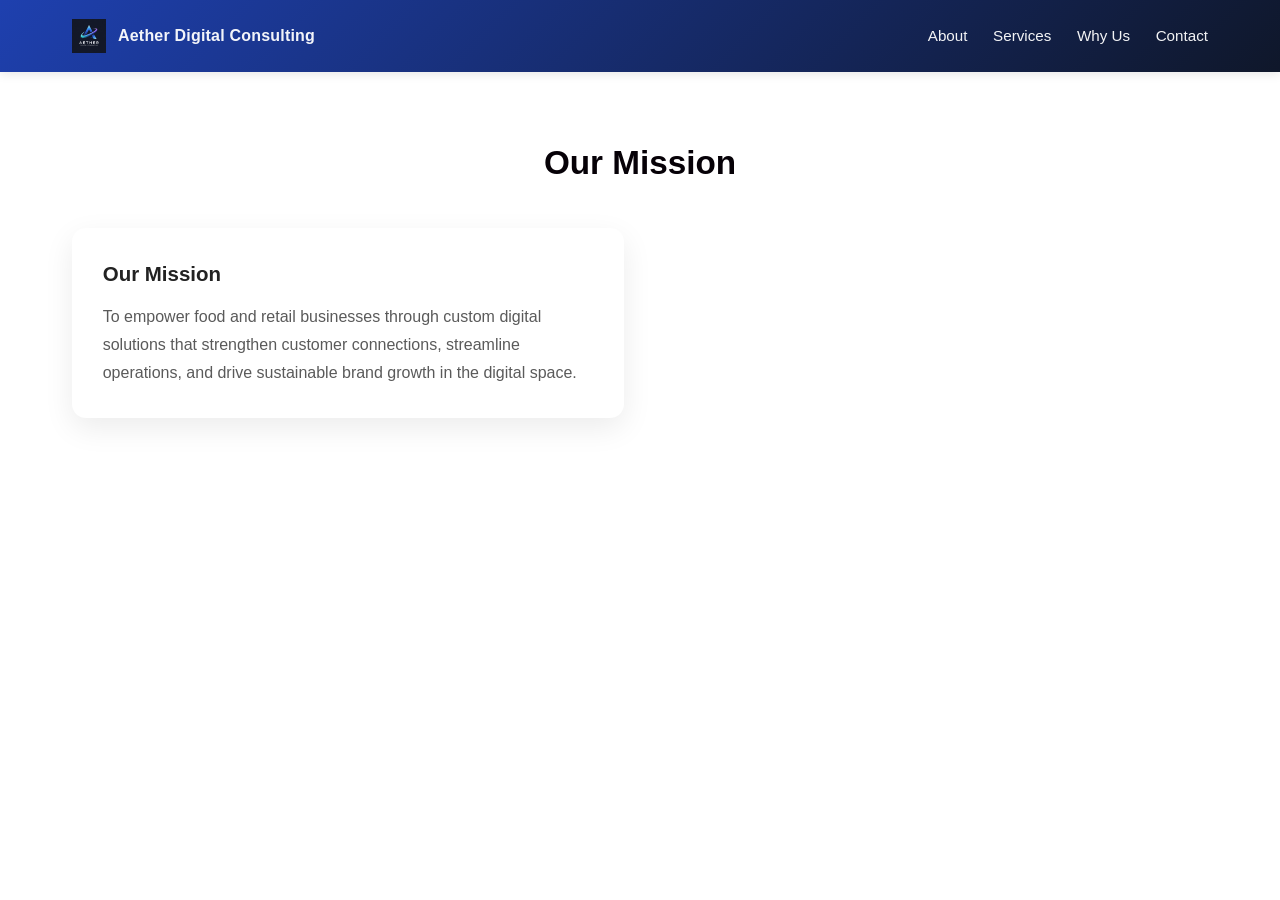
==== about.html @ 2cd89621 "Final framework for Aether Digital" ====
<!DOCTYPE html>
<html lang="en">
<head>
<meta charset="UTF-8">
<meta name="viewport" content="width=device-width, initial-scale=1.0">
<title>About | Aether Digital Consulting</title>

<!-- SAME GLOBAL CSS -->
<style>
    /* =========================
       Base + Design Tokens
    ========================== */
    :root{
      --bg: #ffffff;
      --text: #111;
      --muted: #5a5a5a;

      --surface: #ffffff;
      --surface-2: #f6f7f8;

      --brand-1: #0f172a;  /* deep navy */
--brand-2: #1e40af;  /* professional blue */


      --radius: 14px;
      --shadow: 0 10px 30px rgba(0,0,0,0.08);

      /* Fluid typography + spacing (scales nicely phone -> TV) */
      --h1: clamp(2rem, 4.2vw, 3.6rem);
      --h2: clamp(1.6rem, 2.6vw, 2.6rem);
      --h3: clamp(1.2rem, 1.6vw, 1.8rem);
      --p: clamp(1rem, 1.1vw, 1.15rem);

      --section-pad: clamp(3.25rem, 5vw, 5.5rem);
      --gutter: clamp(1rem, 3vw, 2rem);
      --container: 1200px;

      --nav-h: 72px;
    }

    * { margin: 0; padding: 0; box-sizing: border-box; }
    html { scroll-behavior: smooth; }
    body {
      font-family: 'Segoe UI', Tahoma, Geneva, Verdana, sans-serif;
      line-height: 1.6;
      color: #333;
      background: var(--bg);
      text-rendering: optimizeLegibility;
      -webkit-font-smoothing: antialiased;
      overflow-x: hidden;
    }

    /* Accessible focus ring */
    a:focus-visible, button:focus-visible {
      outline: 3px solid rgba(255,255,255,0.55);
      outline-offset: 3px;
      border-radius: 10px;
    }

    /* =========================
       Layout Helpers
    ========================== */
    .container{
      max-width: var(--container);
      margin: 0 auto;
      padding: 0 var(--gutter);
    }

    section{
      padding: var(--section-pad) 0;
    }

    /* =========================
       Navigation
    ========================== */
    nav{
      background: linear-gradient(135deg, var(--brand-2) 0%, var(--brand-1) 100%);
      position: sticky;
      top: 0;
      z-index: 1000;
      box-shadow: 0 2px 10px rgba(0,0,0,0.1);
      height: var(--nav-h);
      display: flex;
      align-items: center;
      backdrop-filter: blur(6px);
    }

    nav .container{
      width: 100%;
      display: flex;
      align-items: center;
      justify-content: space-between;
      gap: 1rem;
    }

    .logo{
      display: flex;
      align-items: center;
      gap: 0.75rem;
      color: white;
      text-decoration: none;
      min-width: 0;
    }

    .logo-img{
      height: 34px;
      width: auto;
      display: block;
      flex: 0 0 auto;
    }

    .logo span{
      font-size: clamp(1rem, 1.2vw, 1.25rem);
      font-weight: 700;
      letter-spacing: 0.2px;
      white-space: nowrap;
      overflow: hidden;
      text-overflow: ellipsis;
      max-width: 56vw; /* prevents overflow on small screens */
    }

    nav ul{
      list-style: none;
      display: flex;
      align-items: center;
      gap: clamp(0.8rem, 2vw, 2rem);
    }

    nav a{
      color: white;
      text-decoration: none;
      opacity: 0.95;
      transition: opacity 0.2s ease, transform 0.2s ease;
      font-size: clamp(0.95rem, 1vw, 1.05rem);
      white-space: nowrap;
    }

    nav a:hover{
      opacity: 0.8;
      transform: translateY(-1px);
    }

    /* =========================
       Hero
    ========================== */
    .hero{
      padding: calc(var(--section-pad) + 1.5rem) 0;
      color: white;
      text-align: center;
      background:
        radial-gradient(1000px 400px at 50% -10%, rgba(255,255,255,0.14), transparent 60%),
        linear-gradient(135deg, var(--brand-1) 0%, #000 100%);
    }

    .hero h1{
      font-size: var(--h1);
      line-height: 1.15;
      margin-bottom: 1rem;
      letter-spacing: -0.4px;
    }

    .hero p{
      font-size: clamp(1.05rem, 1.4vw, 1.35rem);
      margin: 0 auto 2rem;
      max-width: 68ch;
      opacity: 0.95;
    }

    .cta-button{
      display: inline-block;
      background: white;
      color: black;
      padding: 0.95rem 2.2rem;
      border-radius: 999px;
      text-decoration: none;
      font-weight: 700;
      transition: transform 0.2s ease, box-shadow 0.2s ease;
      font-size: clamp(1rem, 1.1vw, 1.1rem);
      box-shadow: 0 12px 30px rgba(0,0,0,0.25);
    }
    .cta-button:hover{
      transform: translateY(-3px);
    }

    /* =========================
       About
    ========================== */
    .about{
      background: var(--surface-2);
    }

    .about .container{
      display: grid;
      grid-template-columns: 1.1fr 0.9fr;
      gap: clamp(1.5rem, 3vw, 3rem);
      align-items: center;
    }

    .about h2{
      font-size: var(--h2);
      margin-bottom: 1rem;
      color: #222;
    }

    .about p{
      font-size: var(--p);
      margin-bottom: 1rem;
      color: var(--muted);
      line-height: 1.85;
      max-width: 70ch;
    }

    .about-image{
      width: 100%;
      aspect-ratio: 4 / 3; /* keeps consistent shape across devices */
      border-radius: var(--radius);
      background:
        linear-gradient(rgba(0,0,0,0.45), rgba(0,0,0,0.45)),
        url("about.jpeg") center top / cover no-repeat;
      box-shadow: var(--shadow);
    }

    /* =========================
       Section Titles
    ========================== */
    .section-title{
      text-align: center;
      font-size: var(--h2);
      margin-bottom: clamp(2rem, 3vw, 3rem);
      color: #060107;
      padding: 0 var(--gutter);
    }

    /* =========================
       Mission & Vision
    ========================== */
    .mission-vision .cards{
      display: grid;
      grid-template-columns: repeat(2, minmax(0, 1fr));
      gap: clamp(1.25rem, 2.5vw, 2rem);
    }

    .card{
      background: var(--surface);
      padding: clamp(1.5rem, 2.4vw, 2.5rem);
      border-radius: var(--radius);
      box-shadow: var(--shadow);
      transition: transform 0.2s ease;
      min-height: 100%;
    }

    .card:hover{
      transform: translateY(-6px);
    }

    .card h3{
      color: #222;
      font-size: var(--h3);
      margin-bottom: 0.75rem;
    }

    .card p{
      color: var(--muted);
      font-size: var(--p);
      line-height: 1.75;
    }

    /* =========================
       Services
    ========================== */
    .services{
      background: var(--surface-2);
    }

    .service-grid{
      display: grid;
      grid-template-columns: repeat(3, minmax(0, 1fr));
      gap: clamp(1rem, 2.5vw, 2rem);
    }

    .service-item{
      background: var(--surface);
      padding: clamp(1.25rem, 2vw, 2rem);
      border-radius: var(--radius);
      text-align: center;
      box-shadow: 0 8px 22px rgba(0,0,0,0.07);
      transition: transform 0.2s ease, box-shadow 0.2s ease;
      border: 1px solid rgba(0,0,0,0.06);
    }

    .service-item:hover{
      transform: translateY(-6px);
      box-shadow: 0 14px 35px rgba(0,0,0,0.10);
    }

    .service-icon{
      font-size: clamp(2.25rem, 2.8vw, 3rem);
      margin-bottom: 0.75rem;
    }

    .service-item h3{
      color: #222;
      margin-bottom: 0.6rem;
      font-size: clamp(1.1rem, 1.2vw, 1.35rem);
    }

    .service-item p{
      color: var(--muted);
      line-height: 1.7;
      font-size: var(--p);
    }

    /* =========================
       Why Choose Us
    ========================== */
    .features-list{
      display: grid;
      grid-template-columns: repeat(2, minmax(0, 1fr));
      gap: clamp(1rem, 2.5vw, 2rem);
    }

    .feature{
      display: flex;
      gap: 1rem;
      align-items: flex-start;
      padding: 1rem;
      border-radius: var(--radius);
      background: #fff;
      box-shadow: 0 6px 18px rgba(0,0,0,0.06);
      border: 1px solid rgba(0,0,0,0.05);
    }

    .feature-icon{
      color: #111;
      font-weight: 800;
      font-size: 1.2rem;
      flex: 0 0 auto;
      margin-top: 0.15rem;
    }

    .feature h4{
      color: #222;
      margin-bottom: 0.35rem;
      font-size: clamp(1.05rem, 1.1vw, 1.15rem);
    }

    .feature p{
      color: var(--muted);
      line-height: 1.65;
      font-size: var(--p);
    }

    /* =========================
       CTA
    ========================== */
    .cta-section{
      color: white;
      text-align: center;
      padding: calc(var(--section-pad) - 0.75rem) 0;
      background:
        radial-gradient(900px 380px at 50% -5%, rgba(255,255,255,0.14), transparent 60%),
        linear-gradient(135deg, #2a2a2a 0%, #000 100%);
    }

    .cta-section h2{
      font-size: var(--h2);
      margin-bottom: 1rem;
    }

    .cta-section p{
      font-size: clamp(1.05rem, 1.2vw, 1.25rem);
      margin: 0 auto 1.75rem;
      max-width: 70ch;
      opacity: 0.95;
    }

    .cta-button-light{
      display: inline-block;
      background: white;
      color: #111;
      padding: 0.95rem 2.2rem;
      border-radius: 999px;
      text-decoration: none;
      font-weight: 800;
      transition: transform 0.2s ease, box-shadow 0.2s ease;
      font-size: clamp(1rem, 1.1vw, 1.1rem);
      box-shadow: 0 12px 30px rgba(0,0,0,0.25);
    }

    .cta-button-light:hover{
      transform: translateY(-3px);
    }

    /* =========================
       Footer
    ========================== */
    footer{
      background: #121212;
      color: white;
      padding: 2rem 0;
      text-align: center;
    }

    footer p{
      opacity: 0.9;
      font-size: clamp(0.95rem, 1vw, 1.05rem);
    }

    /* =========================
       Responsive Breakpoints
       (phone, tablet, small laptop)
    ========================== */
    @media (max-width: 980px){
      .about .container{
        grid-template-columns: 1fr;
      }
      .about-image{
        aspect-ratio: 16 / 9;
      }
      .service-grid{
        grid-template-columns: repeat(2, minmax(0, 1fr));
      }
    }

    @media (max-width: 768px){
      nav { height: auto; padding: 0.75rem 0; }
      nav .container{
        flex-direction: column;
        align-items: flex-start;
        gap: 0.75rem;
      }

      nav ul{
        width: 100%;
        flex-wrap: wrap;
        gap: 0.75rem 1.25rem;
      }

      .hero{
        padding: calc(var(--section-pad) + 1rem) 0;
      }

      .mission-vision .cards{
        grid-template-columns: 1fr;
      }
      .service-grid{
        grid-template-columns: 1fr;
      }
      .features-list{
        grid-template-columns: 1fr;
      }
    }

    /* Very large screens (TV / ultra-wide) */
    @media (min-width: 1600px){
      :root{
        --container: 1400px;
      }
    }

    /* Reduced motion accessibility */
    @media (prefers-reduced-motion: reduce){
      * { scroll-behavior: auto !important; }
      .card, .service-item, .cta-button, .cta-button-light, nav a { transition: none !important; }
    }
  </style>
</head>

<body>

<nav>
  <div class="container">
    <a href="index.html" class="logo">
      <img src="logo.png" class="logo-img">
      <span>Aether Digital Consulting</span>
    </a>
   <ul>
  <li><a href="about.html">About</a></li>
  <li><a href="services.html">Services</a></li>
  <li><a href="portfolio.html">Why Us</a></li>
  <li><a href="contact.html">Contact</a></li>
</ul>
  </div>
</nav>
<!-- Mission & Vision -->
  <section class="mission-vision">
    <div class="container">
      <h2 class="section-title">Our Mission</h2>
      <div class="cards">
        <div class="card">
          <h3>Our Mission</h3>
          <p>To empower food and retail businesses through custom digital solutions that strengthen customer connections, streamline operations, and drive sustainable brand growth in the digital space.</p>
        </div>
      
        </div>
      </div>
    </div>
  </section>
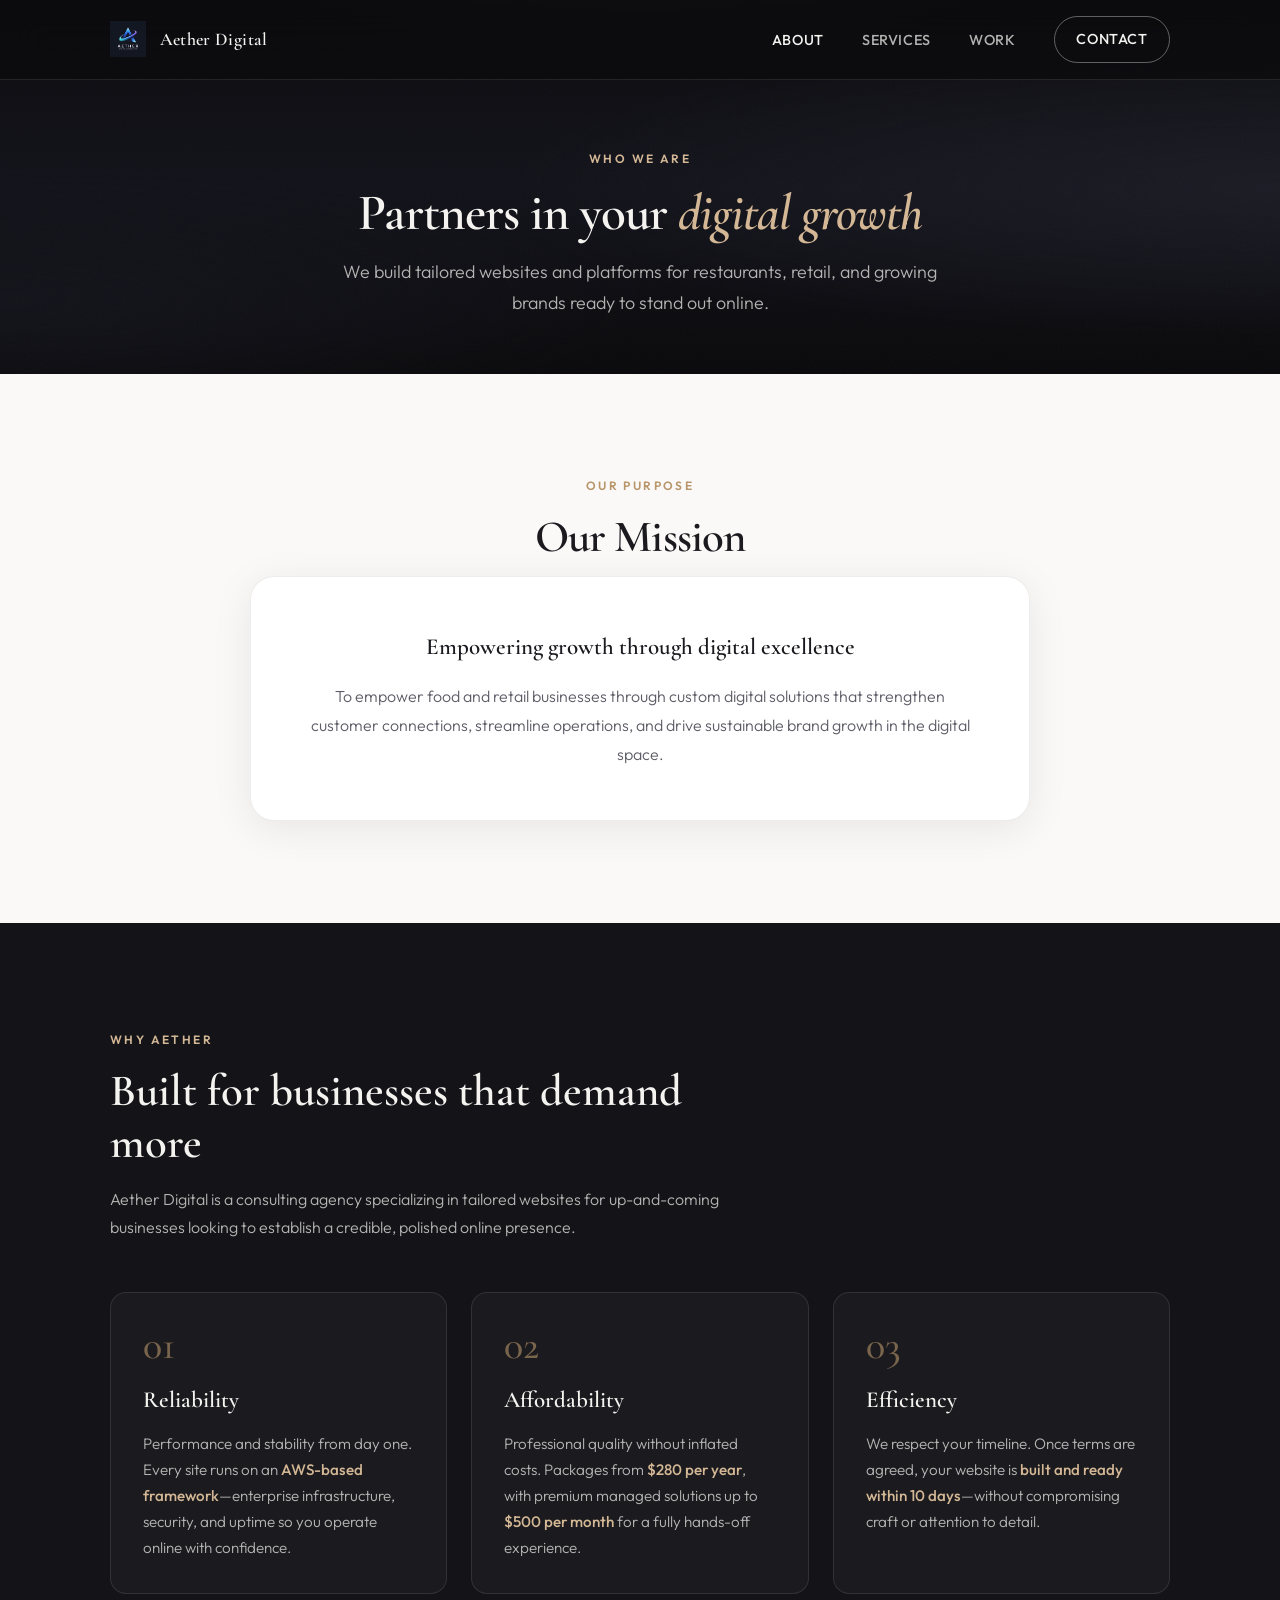
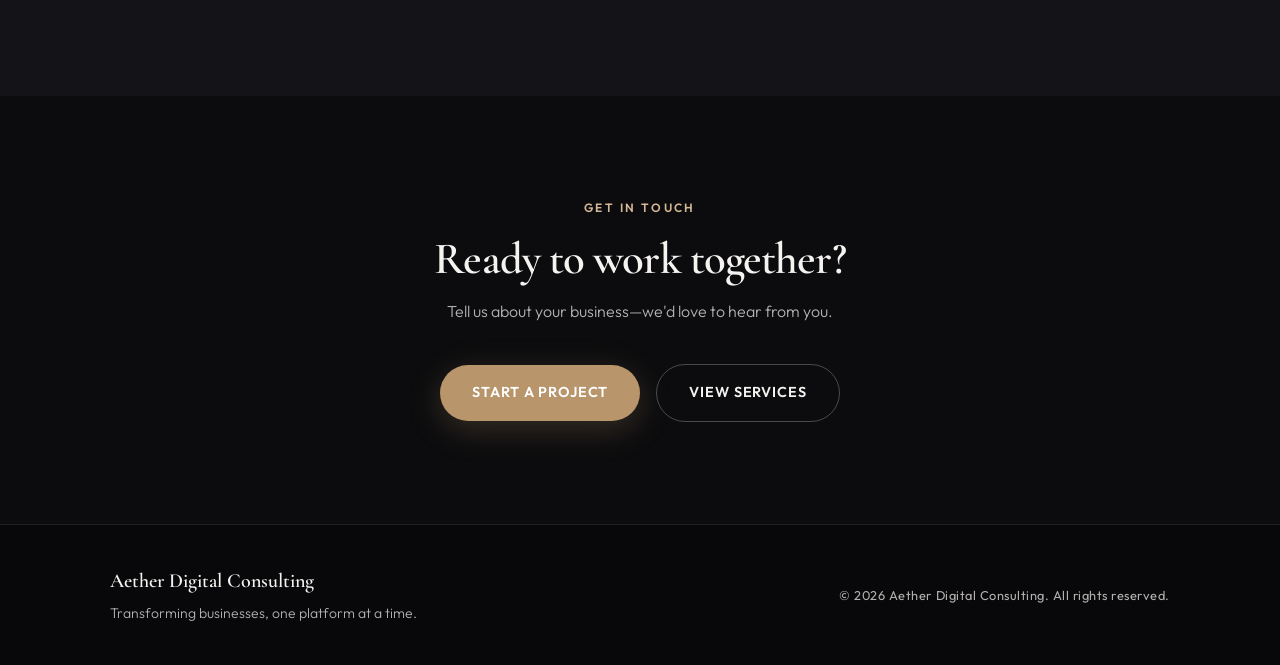
==== commit 619add3a: "Unify site design and showcase Accent Auto HTX portfolio work. Add shared styles and nav script, ali" ====
--- a/about.html
+++ b/about.html
@@ -1,502 +1,119 @@
 <!DOCTYPE html>
 <html lang="en">
 <head>
-<meta charset="UTF-8">
-<meta name="viewport" content="width=device-width, initial-scale=1.0">
-<title>About | Aether Digital Consulting</title>
+  <meta charset="UTF-8" />
+  <meta name="viewport" content="width=device-width, initial-scale=1.0" />
+  <title>About | Aether Digital Consulting</title>
+  <meta name="description" content="Learn about Aether Digital Consulting—our mission, values, and commitment to helping businesses grow online." />
+  <link rel="icon" href="https://aetherdc.com/logo.png" />
+  <link rel="apple-touch-icon" href="https://aetherdc.com/logo.png" />
+  <link rel="preconnect" href="https://fonts.googleapis.com" />
+  <link rel="preconnect" href="https://fonts.gstatic.com" crossorigin />
+  <link href="https://fonts.googleapis.com/css2?family=Cormorant+Garamond:ital,wght@0,400;0,500;0,600;0,700;1,400&family=Outfit:wght@300;400;500;600;700&display=swap" rel="stylesheet" />
+  <link rel="stylesheet" href="styles.css" />
+</head>
+<body>
+  <nav id="nav">
+    <div class="container">
+      <a href="index.html" class="logo" aria-label="Aether Digital Consulting home">
+        <img src="logo.png" alt="" class="logo-img" width="36" height="36" />
+        <span class="logo-text">Aether Digital</span>
+      </a>
+      <button class="nav-toggle" type="button" aria-label="Toggle menu" aria-expanded="false" aria-controls="nav-menu">
+        <span></span><span></span><span></span>
+      </button>
+      <ul class="nav-links" id="nav-menu">
+        <li><a href="about.html" class="is-active">About</a></li>
+        <li><a href="services.html">Services</a></li>
+        <li><a href="portfolio.html">Work</a></li>
+        <li><a href="contact.html" class="nav-cta">Contact</a></li>
+      </ul>
+    </div>
+  </nav>
 
-<!-- SAME GLOBAL CSS -->
-<style>
-    /* =========================
-       Base + Design Tokens
-    ========================== */
-    :root{
-      --bg: #ffffff;
-      --text: #111;
-      --muted: #5a5a5a;
+  <section class="page-hero">
+    <div class="hero-inner container">
+      <p class="eyebrow eyebrow--light">Who We Are</p>
+      <h1>Partners in your <em>digital growth</em></h1>
+      <p class="hero-lead">We build tailored websites and platforms for restaurants, retail, and growing brands ready to stand out online.</p>
+    </div>
+  </section>
 
-      --surface: #ffffff;
-      --surface-2: #f6f7f8;
-
-      --brand-1: #0f172a;  /* deep navy */
---brand-2: #1e40af;  /* professional blue */
-
-
-      --radius: 14px;
-      --shadow: 0 10px 30px rgba(0,0,0,0.08);
-
-      /* Fluid typography + spacing (scales nicely phone -> TV) */
-      --h1: clamp(2rem, 4.2vw, 3.6rem);
-      --h2: clamp(1.6rem, 2.6vw, 2.6rem);
-      --h3: clamp(1.2rem, 1.6vw, 1.8rem);
-      --p: clamp(1rem, 1.1vw, 1.15rem);
-
-      --section-pad: clamp(3.25rem, 5vw, 5.5rem);
-      --gutter: clamp(1rem, 3vw, 2rem);
-      --container: 1200px;
-
-      --nav-h: 72px;
-    }
-
-    * { margin: 0; padding: 0; box-sizing: border-box; }
-    html { scroll-behavior: smooth; }
-    body {
-      font-family: 'Segoe UI', Tahoma, Geneva, Verdana, sans-serif;
-      line-height: 1.6;
-      color: #333;
-      background: var(--bg);
-      text-rendering: optimizeLegibility;
-      -webkit-font-smoothing: antialiased;
-      overflow-x: hidden;
-    }
-
-    /* Accessible focus ring */
-    a:focus-visible, button:focus-visible {
-      outline: 3px solid rgba(255,255,255,0.55);
-      outline-offset: 3px;
-      border-radius: 10px;
-    }
-
-    /* =========================
-       Layout Helpers
-    ========================== */
-    .container{
-      max-width: var(--container);
-      margin: 0 auto;
-      padding: 0 var(--gutter);
-    }
-
-    section{
-      padding: var(--section-pad) 0;
-    }
-
-    /* =========================
-       Navigation
-    ========================== */
-    nav{
-      background: linear-gradient(135deg, var(--brand-2) 0%, var(--brand-1) 100%);
-      position: sticky;
-      top: 0;
-      z-index: 1000;
-      box-shadow: 0 2px 10px rgba(0,0,0,0.1);
-      height: var(--nav-h);
-      display: flex;
-      align-items: center;
-      backdrop-filter: blur(6px);
-    }
-
-    nav .container{
-      width: 100%;
-      display: flex;
-      align-items: center;
-      justify-content: space-between;
-      gap: 1rem;
-    }
-
-    .logo{
-      display: flex;
-      align-items: center;
-      gap: 0.75rem;
-      color: white;
-      text-decoration: none;
-      min-width: 0;
-    }
-
-    .logo-img{
-      height: 34px;
-      width: auto;
-      display: block;
-      flex: 0 0 auto;
-    }
-
-    .logo span{
-      font-size: clamp(1rem, 1.2vw, 1.25rem);
-      font-weight: 700;
-      letter-spacing: 0.2px;
-      white-space: nowrap;
-      overflow: hidden;
-      text-overflow: ellipsis;
-      max-width: 56vw; /* prevents overflow on small screens */
-    }
-
-    nav ul{
-      list-style: none;
-      display: flex;
-      align-items: center;
-      gap: clamp(0.8rem, 2vw, 2rem);
-    }
-
-    nav a{
-      color: white;
-      text-decoration: none;
-      opacity: 0.95;
-      transition: opacity 0.2s ease, transform 0.2s ease;
-      font-size: clamp(0.95rem, 1vw, 1.05rem);
-      white-space: nowrap;
-    }
-
-    nav a:hover{
-      opacity: 0.8;
-      transform: translateY(-1px);
-    }
-
-    /* =========================
-       Hero
-    ========================== */
-    .hero{
-      padding: calc(var(--section-pad) + 1.5rem) 0;
-      color: white;
-      text-align: center;
-      background:
-        radial-gradient(1000px 400px at 50% -10%, rgba(255,255,255,0.14), transparent 60%),
-        linear-gradient(135deg, var(--brand-1) 0%, #000 100%);
-    }
-
-    .hero h1{
-      font-size: var(--h1);
-      line-height: 1.15;
-      margin-bottom: 1rem;
-      letter-spacing: -0.4px;
-    }
-
-    .hero p{
-      font-size: clamp(1.05rem, 1.4vw, 1.35rem);
-      margin: 0 auto 2rem;
-      max-width: 68ch;
-      opacity: 0.95;
-    }
-
-    .cta-button{
-      display: inline-block;
-      background: white;
-      color: black;
-      padding: 0.95rem 2.2rem;
-      border-radius: 999px;
-      text-decoration: none;
-      font-weight: 700;
-      transition: transform 0.2s ease, box-shadow 0.2s ease;
-      font-size: clamp(1rem, 1.1vw, 1.1rem);
-      box-shadow: 0 12px 30px rgba(0,0,0,0.25);
-    }
-    .cta-button:hover{
-      transform: translateY(-3px);
-    }
-
-    /* =========================
-       About
-    ========================== */
-    .about{
-      background: var(--surface-2);
-    }
-
-    .about .container{
-      display: grid;
-      grid-template-columns: 1.1fr 0.9fr;
-      gap: clamp(1.5rem, 3vw, 3rem);
-      align-items: center;
-    }
-
-    .about h2{
-      font-size: var(--h2);
-      margin-bottom: 1rem;
-      color: #222;
-    }
-
-    .about p{
-      font-size: var(--p);
-      margin-bottom: 1rem;
-      color: var(--muted);
-      line-height: 1.85;
-      max-width: 70ch;
-    }
-
-    .about-image{
-      width: 100%;
-      aspect-ratio: 4 / 3; /* keeps consistent shape across devices */
-      border-radius: var(--radius);
-      background:
-        linear-gradient(rgba(0,0,0,0.45), rgba(0,0,0,0.45)),
-        url("about.jpeg") center top / cover no-repeat;
-      box-shadow: var(--shadow);
-    }
-
-    /* =========================
-       Section Titles
-    ========================== */
-    .section-title{
-      text-align: center;
-      font-size: var(--h2);
-      margin-bottom: clamp(2rem, 3vw, 3rem);
-      color: #060107;
-      padding: 0 var(--gutter);
-    }
-
-    /* =========================
-       Mission & Vision
-    ========================== */
-    .mission-vision .cards{
-      display: grid;
-      grid-template-columns: repeat(2, minmax(0, 1fr));
-      gap: clamp(1.25rem, 2.5vw, 2rem);
-    }
-
-    .card{
-      background: var(--surface);
-      padding: clamp(1.5rem, 2.4vw, 2.5rem);
-      border-radius: var(--radius);
-      box-shadow: var(--shadow);
-      transition: transform 0.2s ease;
-      min-height: 100%;
-    }
-
-    .card:hover{
-      transform: translateY(-6px);
-    }
-
-    .card h3{
-      color: #222;
-      font-size: var(--h3);
-      margin-bottom: 0.75rem;
-    }
-
-    .card p{
-      color: var(--muted);
-      font-size: var(--p);
-      line-height: 1.75;
-    }
-
-    /* =========================
-       Services
-    ========================== */
-    .services{
-      background: var(--surface-2);
-    }
-
-    .service-grid{
-      display: grid;
-      grid-template-columns: repeat(3, minmax(0, 1fr));
-      gap: clamp(1rem, 2.5vw, 2rem);
-    }
-
-    .service-item{
-      background: var(--surface);
-      padding: clamp(1.25rem, 2vw, 2rem);
-      border-radius: var(--radius);
-      text-align: center;
-      box-shadow: 0 8px 22px rgba(0,0,0,0.07);
-      transition: transform 0.2s ease, box-shadow 0.2s ease;
-      border: 1px solid rgba(0,0,0,0.06);
-    }
-
-    .service-item:hover{
-      transform: translateY(-6px);
-      box-shadow: 0 14px 35px rgba(0,0,0,0.10);
-    }
-
-    .service-icon{
-      font-size: clamp(2.25rem, 2.8vw, 3rem);
-      margin-bottom: 0.75rem;
-    }
-
-    .service-item h3{
-      color: #222;
-      margin-bottom: 0.6rem;
-      font-size: clamp(1.1rem, 1.2vw, 1.35rem);
-    }
-
-    .service-item p{
-      color: var(--muted);
-      line-height: 1.7;
-      font-size: var(--p);
-    }
-
-    /* =========================
-       Why Choose Us
-    ========================== */
-    .features-list{
-      display: grid;
-      grid-template-columns: repeat(2, minmax(0, 1fr));
-      gap: clamp(1rem, 2.5vw, 2rem);
-    }
-
-    .feature{
-      display: flex;
-      gap: 1rem;
-      align-items: flex-start;
-      padding: 1rem;
-      border-radius: var(--radius);
-      background: #fff;
-      box-shadow: 0 6px 18px rgba(0,0,0,0.06);
-      border: 1px solid rgba(0,0,0,0.05);
-    }
-
-    .feature-icon{
-      color: #111;
-      font-weight: 800;
-      font-size: 1.2rem;
-      flex: 0 0 auto;
-      margin-top: 0.15rem;
-    }
-
-    .feature h4{
-      color: #222;
-      margin-bottom: 0.35rem;
-      font-size: clamp(1.05rem, 1.1vw, 1.15rem);
-    }
-
-    .feature p{
-      color: var(--muted);
-      line-height: 1.65;
-      font-size: var(--p);
-    }
-
-    /* =========================
-       CTA
-    ========================== */
-    .cta-section{
-      color: white;
-      text-align: center;
-      padding: calc(var(--section-pad) - 0.75rem) 0;
-      background:
-        radial-gradient(900px 380px at 50% -5%, rgba(255,255,255,0.14), transparent 60%),
-        linear-gradient(135deg, #2a2a2a 0%, #000 100%);
-    }
-
-    .cta-section h2{
-      font-size: var(--h2);
-      margin-bottom: 1rem;
-    }
-
-    .cta-section p{
-      font-size: clamp(1.05rem, 1.2vw, 1.25rem);
-      margin: 0 auto 1.75rem;
-      max-width: 70ch;
-      opacity: 0.95;
-    }
-
-    .cta-button-light{
-      display: inline-block;
-      background: white;
-      color: #111;
-      padding: 0.95rem 2.2rem;
-      border-radius: 999px;
-      text-decoration: none;
-      font-weight: 800;
-      transition: transform 0.2s ease, box-shadow 0.2s ease;
-      font-size: clamp(1rem, 1.1vw, 1.1rem);
-      box-shadow: 0 12px 30px rgba(0,0,0,0.25);
-    }
-
-    .cta-button-light:hover{
-      transform: translateY(-3px);
-    }
-
-    /* =========================
-       Footer
-    ========================== */
-    footer{
-      background: #121212;
-      color: white;
-      padding: 2rem 0;
-      text-align: center;
-    }
-
-    footer p{
-      opacity: 0.9;
-      font-size: clamp(0.95rem, 1vw, 1.05rem);
-    }
-
-    /* =========================
-       Responsive Breakpoints
-       (phone, tablet, small laptop)
-    ========================== */
-    @media (max-width: 980px){
-      .about .container{
-        grid-template-columns: 1fr;
-      }
-      .about-image{
-        aspect-ratio: 16 / 9;
-      }
-      .service-grid{
-        grid-template-columns: repeat(2, minmax(0, 1fr));
-      }
-    }
-
-    @media (max-width: 768px){
-      nav { height: auto; padding: 0.75rem 0; }
-      nav .container{
-        flex-direction: column;
-        align-items: flex-start;
-        gap: 0.75rem;
-      }
-
-      nav ul{
-        width: 100%;
-        flex-wrap: wrap;
-        gap: 0.75rem 1.25rem;
-      }
-
-      .hero{
-        padding: calc(var(--section-pad) + 1rem) 0;
-      }
-
-      .mission-vision .cards{
-        grid-template-columns: 1fr;
-      }
-      .service-grid{
-        grid-template-columns: 1fr;
-      }
-      .features-list{
-        grid-template-columns: 1fr;
-      }
-    }
-
-    /* Very large screens (TV / ultra-wide) */
-    @media (min-width: 1600px){
-      :root{
-        --container: 1400px;
-      }
-    }
-
-    /* Reduced motion accessibility */
-    @media (prefers-reduced-motion: reduce){
-      * { scroll-behavior: auto !important; }
-      .card, .service-item, .cta-button, .cta-button-light, nav a { transition: none !important; }
-    }
-  </style>
-</head>
-
-<body>
-
-<nav>
-  <div class="container">
-    <a href="index.html" class="logo">
-      <img src="logo.png" class="logo-img">
-      <span>Aether Digital Consulting</span>
-    </a>
-   <ul>
-  <li><a href="about.html">About</a></li>
-  <li><a href="services.html">Services</a></li>
-  <li><a href="portfolio.html">Why Us</a></li>
-  <li><a href="contact.html">Contact</a></li>
-</ul>
-  </div>
-</nav>
-<!-- Mission & Vision -->
   <section class="mission-vision">
     <div class="container">
-      <h2 class="section-title">Our Mission</h2>
-      <div class="cards">
-        <div class="card">
-          <h3>Our Mission</h3>
-          <p>To empower food and retail businesses through custom digital solutions that strengthen customer connections, streamline operations, and drive sustainable brand growth in the digital space.</p>
-        </div>
-      
-        </div>
+      <p class="eyebrow" style="text-align:center;display:block;">Our Purpose</p>
+      <h2 class="section-title section-title--center">Our Mission</h2>
+      <article class="mission-card">
+        <h3>Empowering growth through digital excellence</h3>
+        <p>
+          To empower food and retail businesses through custom digital solutions that strengthen customer connections,
+          streamline operations, and drive sustainable brand growth in the digital space.
+        </p>
+      </article>
+    </div>
+  </section>
+
+  <section class="aether-section">
+    <div class="container">
+      <div class="aether-header">
+        <p class="eyebrow eyebrow--light">Why Aether</p>
+        <h2 class="aether-title">Built for businesses that demand more</h2>
+        <p class="aether-subtitle">
+          Aether Digital is a consulting agency specializing in tailored websites for up-and-coming businesses
+          looking to establish a credible, polished online presence.
+        </p>
+      </div>
+      <div class="aether-grid">
+        <article class="aether-card">
+          <div class="aether-card-num">01</div>
+          <h3>Reliability</h3>
+          <p>
+            Performance and stability from day one. Every site runs on an
+            <strong>AWS-based framework</strong>—enterprise infrastructure, security, and uptime so you operate online with confidence.
+          </p>
+        </article>
+        <article class="aether-card">
+          <div class="aether-card-num">02</div>
+          <h3>Affordability</h3>
+          <p>
+            Professional quality without inflated costs. Packages from <strong>$280 per year</strong>,
+            with premium managed solutions up to <strong>$500 per month</strong> for a fully hands-off experience.
+          </p>
+        </article>
+        <article class="aether-card">
+          <div class="aether-card-num">03</div>
+          <h3>Efficiency</h3>
+          <p>
+            We respect your timeline. Once terms are agreed, your website is
+            <strong>built and ready within 10 days</strong>—without compromising craft or attention to detail.
+          </p>
+        </article>
       </div>
     </div>
   </section>
 
+  <section class="cta-section">
+    <div class="container">
+      <p class="eyebrow eyebrow--light" style="text-align:center;display:block;">Get in Touch</p>
+      <h2 class="section-title section-title--center">Ready to work together?</h2>
+      <p class="section-lead">Tell us about your business—we'd love to hear from you.</p>
+      <div class="hero-actions" style="justify-content:center;margin-top:0;">
+        <a href="contact.html" class="btn btn-primary">Start a Project</a>
+        <a href="services.html" class="btn btn-ghost">View Services</a>
+      </div>
+    </div>
+  </section>
 
+  <footer>
+    <div class="container">
+      <div>
+        <p class="footer-brand">Aether Digital Consulting</p>
+        <p class="footer-tagline">Transforming businesses, one platform at a time.</p>
+      </div>
+      <p class="footer-copy">&copy; 2026 Aether Digital Consulting. All rights reserved.</p>
+    </div>
+  </footer>
 
-
+  <script src="nav.js"></script>
+</body>
+</html>
--- a/styles.css
+++ b/styles.css
@@ -0,0 +1,1103 @@
+﻿    :root {
+      --bg: #faf9f7;
+      --bg-elevated: #ffffff;
+      --bg-dark: #0c0c0e;
+      --bg-dark-soft: #141418;
+
+      --text: #1a1a1f;
+      --text-muted: #5c5c66;
+      --text-on-dark: #f4f3f0;
+      --text-muted-on-dark: rgba(244, 243, 240, 0.72);
+
+      --accent: #b8956a;
+      --accent-light: #d4b896;
+      --accent-glow: rgba(184, 149, 106, 0.25);
+
+      --border: rgba(26, 26, 31, 0.08);
+      --border-dark: rgba(255, 255, 255, 0.1);
+
+      --font-display: "Cormorant Garamond", Georgia, serif;
+      --font-body: "Outfit", system-ui, sans-serif;
+
+      --radius-sm: 8px;
+      --radius: 16px;
+      --radius-lg: 24px;
+
+      --shadow-sm: 0 2px 12px rgba(12, 12, 14, 0.04);
+      --shadow: 0 8px 40px rgba(12, 12, 14, 0.08);
+      --shadow-lg: 0 24px 64px rgba(12, 12, 14, 0.12);
+
+      --h1: clamp(2.5rem, 5.5vw, 4.25rem);
+      --h2: clamp(2rem, 3.5vw, 3rem);
+      --h3: clamp(1.25rem, 1.8vw, 1.5rem);
+      --p: clamp(1rem, 1.05vw, 1.125rem);
+      --label: 0.75rem;
+
+      --section-pad: clamp(4rem, 8vw, 7rem);
+      --gutter: clamp(1.25rem, 4vw, 2.5rem);
+      --container: 1140px;
+      --nav-h: 80px;
+    }
+
+    *, *::before, *::after { margin: 0; padding: 0; box-sizing: border-box; }
+
+    html { scroll-behavior: smooth; }
+
+    body {
+      font-family: var(--font-body);
+      font-weight: 400;
+      line-height: 1.65;
+      color: var(--text);
+      background: var(--bg);
+      text-rendering: optimizeLegibility;
+      -webkit-font-smoothing: antialiased;
+      overflow-x: hidden;
+    }
+
+    ::selection {
+      background: var(--accent);
+      color: #fff;
+    }
+
+    a:focus-visible, button:focus-visible {
+      outline: 2px solid var(--accent);
+      outline-offset: 3px;
+    }
+
+    .container {
+      max-width: var(--container);
+      margin: 0 auto;
+      padding: 0 var(--gutter);
+    }
+
+    section { padding: var(--section-pad) 0; }
+
+    .eyebrow {
+      display: inline-block;
+      font-size: var(--label);
+      font-weight: 600;
+      letter-spacing: 0.2em;
+      text-transform: uppercase;
+      color: var(--accent);
+      margin-bottom: 1rem;
+    }
+
+    .eyebrow--light { color: var(--accent-light); }
+
+    .section-title {
+      font-family: var(--font-display);
+      font-size: var(--h2);
+      font-weight: 600;
+      line-height: 1.15;
+      letter-spacing: -0.02em;
+      color: var(--text);
+      margin-bottom: 0.75rem;
+    }
+
+    .section-title--center { text-align: center; }
+
+    .section-lead {
+      text-align: center;
+      max-width: 52ch;
+      margin: 0 auto clamp(2.5rem, 4vw, 3.5rem);
+      color: var(--text-muted);
+      font-size: var(--p);
+      font-weight: 300;
+    }
+
+  /* Navigation */
+    nav {
+      position: fixed;
+      top: 0;
+      left: 0;
+      right: 0;
+      z-index: 1000;
+      height: var(--nav-h);
+      display: flex;
+      align-items: center;
+      background: rgba(12, 12, 14, 0.72);
+      backdrop-filter: blur(20px);
+      -webkit-backdrop-filter: blur(20px);
+      border-bottom: 1px solid var(--border-dark);
+      transition: background 0.3s ease, box-shadow 0.3s ease;
+    }
+
+    nav.scrolled {
+      background: rgba(12, 12, 14, 0.92);
+      box-shadow: 0 4px 32px rgba(0, 0, 0, 0.2);
+    }
+
+    nav .container {
+      width: 100%;
+      display: flex;
+      align-items: center;
+      justify-content: space-between;
+      gap: 1.5rem;
+    }
+
+    .logo {
+      display: flex;
+      align-items: center;
+      gap: 0.85rem;
+      color: var(--text-on-dark);
+      text-decoration: none;
+      min-width: 0;
+    }
+
+    .logo-img {
+      height: 36px;
+      width: auto;
+      flex-shrink: 0;
+    }
+
+    .logo-text {
+      font-family: var(--font-display);
+      font-size: clamp(1.1rem, 1.4vw, 1.35rem);
+      font-weight: 600;
+      letter-spacing: 0.02em;
+      white-space: nowrap;
+      overflow: hidden;
+      text-overflow: ellipsis;
+    }
+
+    .nav-links {
+      list-style: none;
+      display: flex;
+      align-items: center;
+      gap: clamp(1.5rem, 3vw, 2.5rem);
+    }
+
+    .nav-links a {
+      color: var(--text-muted-on-dark);
+      text-decoration: none;
+      font-size: 0.9rem;
+      font-weight: 500;
+      letter-spacing: 0.04em;
+      text-transform: uppercase;
+      transition: color 0.2s ease;
+    }
+
+    .nav-links a:hover { color: var(--text-on-dark); }
+
+    .nav-cta {
+      display: inline-flex;
+      align-items: center;
+      padding: 0.65rem 1.35rem;
+      background: transparent;
+      color: var(--text-on-dark) !important;
+      border: 1px solid rgba(255, 255, 255, 0.35);
+      border-radius: 999px;
+      transition: background 0.25s ease, border-color 0.25s ease, color 0.25s ease !important;
+    }
+
+    .nav-cta:hover {
+      background: var(--accent);
+      border-color: var(--accent);
+      color: #fff !important;
+    }
+
+    .nav-toggle {
+      display: none;
+      flex-direction: column;
+      justify-content: center;
+      gap: 6px;
+      width: 44px;
+      height: 44px;
+      padding: 10px;
+      background: none;
+      border: 1px solid var(--border-dark);
+      border-radius: var(--radius-sm);
+      cursor: pointer;
+    }
+
+    .nav-toggle span {
+      display: block;
+      height: 1.5px;
+      background: var(--text-on-dark);
+      transition: transform 0.3s ease, opacity 0.3s ease;
+    }
+
+    .nav-toggle[aria-expanded="true"] span:nth-child(1) {
+      transform: translateY(7.5px) rotate(45deg);
+    }
+    .nav-toggle[aria-expanded="true"] span:nth-child(2) { opacity: 0; }
+    .nav-toggle[aria-expanded="true"] span:nth-child(3) {
+      transform: translateY(-7.5px) rotate(-45deg);
+    }
+
+  /* Hero */
+    .hero {
+      position: relative;
+      min-height: 100vh;
+      min-height: 100dvh;
+      display: flex;
+      align-items: center;
+      justify-content: center;
+      padding: calc(var(--nav-h) + 3rem) var(--gutter) 4rem;
+      color: var(--text-on-dark);
+      text-align: center;
+      overflow: hidden;
+      background: var(--bg-dark);
+    }
+
+    .hero::before {
+      content: "";
+      position: absolute;
+      inset: 0;
+      background:
+        radial-gradient(ellipse 80% 50% at 50% -20%, rgba(184, 149, 106, 0.15), transparent 55%),
+        radial-gradient(ellipse 60% 40% at 100% 50%, rgba(30, 30, 40, 0.8), transparent),
+        radial-gradient(ellipse 50% 35% at 0% 80%, rgba(20, 20, 28, 0.9), transparent),
+        linear-gradient(180deg, #0c0c0e 0%, #12121a 50%, #0a0a0c 100%);
+      pointer-events: none;
+    }
+
+    .hero::after {
+      content: "";
+      position: absolute;
+      inset: 0;
+      background-image: url("data:image/svg+xml,%3Csvg viewBox='0 0 256 256' xmlns='http://www.w3.org/2000/svg'%3E%3Cfilter id='n'%3E%3CfeTurbulence type='fractalNoise' baseFrequency='0.9' numOctaves='4' stitchTiles='stitch'/%3E%3C/filter%3E%3Crect width='100%25' height='100%25' filter='url(%23n)' opacity='0.04'/%3E%3C/svg%3E");
+      opacity: 0.5;
+      pointer-events: none;
+    }
+
+    .hero-inner {
+      position: relative;
+      z-index: 1;
+      max-width: 820px;
+    }
+
+    .hero h1 {
+      font-family: var(--font-display);
+      font-size: var(--h1);
+      font-weight: 600;
+      line-height: 1.08;
+      letter-spacing: -0.02em;
+      margin-bottom: 1.25rem;
+    }
+
+    .hero h1 em {
+      font-style: italic;
+      color: var(--accent-light);
+    }
+
+    .hero-lead {
+      font-size: clamp(1.05rem, 1.5vw, 1.25rem);
+      font-weight: 300;
+      line-height: 1.7;
+      color: var(--text-muted-on-dark);
+      max-width: 54ch;
+      margin: 0 auto 2.5rem;
+    }
+
+    .hero-actions {
+      display: flex;
+      flex-wrap: wrap;
+      gap: 1rem;
+      justify-content: center;
+      align-items: center;
+    }
+
+    .btn {
+      display: inline-flex;
+      align-items: center;
+      justify-content: center;
+      padding: 1rem 2rem;
+      font-family: var(--font-body);
+      font-size: 0.9rem;
+      font-weight: 600;
+      letter-spacing: 0.06em;
+      text-transform: uppercase;
+      text-decoration: none;
+      border-radius: 999px;
+      border: none;
+      cursor: pointer;
+      transition: transform 0.25s ease, box-shadow 0.25s ease, background 0.25s ease;
+    }
+
+    .btn-primary {
+      background: var(--accent);
+      color: #fff;
+      box-shadow: 0 8px 32px var(--accent-glow);
+    }
+
+    .btn-primary:hover {
+      transform: translateY(-2px);
+      box-shadow: 0 12px 40px var(--accent-glow);
+      background: #c4a06f;
+    }
+
+    .btn-ghost {
+      background: transparent;
+      color: var(--text-on-dark);
+      border: 1px solid rgba(255, 255, 255, 0.25);
+    }
+
+    .btn-ghost:hover {
+      border-color: rgba(255, 255, 255, 0.5);
+      background: rgba(255, 255, 255, 0.06);
+    }
+
+    .btn-outline {
+      background: transparent;
+      color: var(--text);
+      border: 1px solid var(--border);
+    }
+
+    .btn-outline:hover {
+      border-color: var(--accent);
+      background: rgba(184, 149, 106, 0.08);
+      transform: translateY(-2px);
+    }
+
+    .hero-stats {
+      display: flex;
+      flex-wrap: wrap;
+      justify-content: center;
+      gap: clamp(2rem, 5vw, 4rem);
+      margin-top: clamp(3.5rem, 6vw, 5rem);
+      padding-top: clamp(2rem, 4vw, 3rem);
+      border-top: 1px solid var(--border-dark);
+    }
+
+    .hero-stat strong {
+      display: block;
+      font-family: var(--font-display);
+      font-size: clamp(1.75rem, 2.5vw, 2.25rem);
+      font-weight: 600;
+      color: var(--accent-light);
+      line-height: 1.2;
+    }
+
+    .hero-stat span {
+      font-size: 0.8rem;
+      font-weight: 500;
+      letter-spacing: 0.1em;
+      text-transform: uppercase;
+      color: var(--text-muted-on-dark);
+    }
+
+  /* About / Why Aether */
+    .aether-section {
+      background: var(--bg-dark-soft);
+      color: var(--text-on-dark);
+    }
+
+    .aether-header {
+      max-width: 640px;
+      margin-bottom: clamp(2.5rem, 4vw, 3.5rem);
+    }
+
+    .aether-title {
+      font-family: var(--font-display);
+      font-size: var(--h2);
+      font-weight: 600;
+      line-height: 1.15;
+      margin-bottom: 1rem;
+    }
+
+    .aether-subtitle {
+      font-size: var(--p);
+      font-weight: 300;
+      line-height: 1.75;
+      color: var(--text-muted-on-dark);
+    }
+
+    .aether-grid {
+      display: grid;
+      grid-template-columns: repeat(3, 1fr);
+      gap: 1.5rem;
+    }
+
+    .aether-card {
+      position: relative;
+      padding: clamp(1.75rem, 2.5vw, 2.25rem);
+      background: rgba(255, 255, 255, 0.03);
+      border: 1px solid var(--border-dark);
+      border-radius: var(--radius);
+      transition: border-color 0.3s ease, transform 0.3s ease, background 0.3s ease;
+    }
+
+    .aether-card::before {
+      content: "";
+      position: absolute;
+      top: 0;
+      left: 1.75rem;
+      right: 1.75rem;
+      height: 2px;
+      background: linear-gradient(90deg, transparent, var(--accent), transparent);
+      opacity: 0;
+      transition: opacity 0.3s ease;
+    }
+
+    .aether-card:hover {
+      border-color: rgba(184, 149, 106, 0.35);
+      background: rgba(255, 255, 255, 0.05);
+      transform: translateY(-4px);
+    }
+
+    .aether-card:hover::before { opacity: 1; }
+
+    .aether-card-num {
+      font-family: var(--font-display);
+      font-size: 2.5rem;
+      font-weight: 500;
+      color: var(--accent);
+      opacity: 0.6;
+      line-height: 1;
+      margin-bottom: 1rem;
+    }
+
+    .aether-card h3 {
+      font-family: var(--font-display);
+      font-size: var(--h3);
+      font-weight: 600;
+      margin-bottom: 0.75rem;
+    }
+
+    .aether-card p {
+      font-size: 0.95rem;
+      font-weight: 300;
+      line-height: 1.7;
+      color: var(--text-muted-on-dark);
+    }
+
+    .aether-card strong {
+      color: var(--accent-light);
+      font-weight: 500;
+    }
+
+  /* Mission */
+    .mission-vision {
+      background: var(--bg);
+    }
+
+    .mission-card {
+      max-width: 780px;
+      margin: 0 auto;
+      padding: clamp(2.5rem, 4vw, 3.5rem);
+      background: var(--bg-elevated);
+      border: 1px solid var(--border);
+      border-radius: var(--radius-lg);
+      box-shadow: var(--shadow);
+      text-align: center;
+    }
+
+    .mission-card h3 {
+      font-family: var(--font-display);
+      font-size: var(--h3);
+      font-weight: 600;
+      margin-bottom: 1rem;
+      color: var(--text);
+    }
+
+    .mission-card p {
+      font-size: var(--p);
+      font-weight: 300;
+      line-height: 1.8;
+      color: var(--text-muted);
+    }
+
+  /* Services */
+    .services {
+      background: var(--bg-elevated);
+    }
+
+    .service-grid {
+      display: grid;
+      grid-template-columns: repeat(3, 1fr);
+      gap: 1.5rem;
+    }
+
+    .service-item {
+      padding: clamp(1.75rem, 2.5vw, 2.25rem);
+      background: var(--bg);
+      border: 1px solid var(--border);
+      border-radius: var(--radius);
+      transition: transform 0.3s ease, box-shadow 0.3s ease, border-color 0.3s ease;
+    }
+
+    .service-item:hover {
+      transform: translateY(-4px);
+      box-shadow: var(--shadow);
+      border-color: rgba(184, 149, 106, 0.2);
+    }
+
+    .service-icon {
+      width: 48px;
+      height: 48px;
+      display: flex;
+      align-items: center;
+      justify-content: center;
+      margin-bottom: 1.25rem;
+      border-radius: var(--radius-sm);
+      background: linear-gradient(135deg, rgba(184, 149, 106, 0.12), rgba(184, 149, 106, 0.04));
+      color: var(--accent);
+    }
+
+    .service-icon svg {
+      width: 22px;
+      height: 22px;
+      stroke: currentColor;
+      fill: none;
+      stroke-width: 1.5;
+      stroke-linecap: round;
+      stroke-linejoin: round;
+    }
+
+    .service-item h3 {
+      font-family: var(--font-display);
+      font-size: 1.35rem;
+      font-weight: 600;
+      margin-bottom: 0.6rem;
+      color: var(--text);
+    }
+
+    .service-item p {
+      font-size: 0.95rem;
+      font-weight: 300;
+      line-height: 1.7;
+      color: var(--text-muted);
+    }
+
+  /* Why Choose Us */
+    .why-us { background: var(--bg); }
+
+    .features-list {
+      display: grid;
+      grid-template-columns: repeat(2, 1fr);
+      gap: 1.25rem;
+    }
+
+    .feature {
+      display: flex;
+      gap: 1.25rem;
+      align-items: flex-start;
+      padding: clamp(1.5rem, 2vw, 1.75rem);
+      background: var(--bg-elevated);
+      border: 1px solid var(--border);
+      border-radius: var(--radius);
+      transition: border-color 0.3s ease, box-shadow 0.3s ease;
+    }
+
+    .feature:hover {
+      border-color: rgba(184, 149, 106, 0.25);
+      box-shadow: var(--shadow-sm);
+    }
+
+    .feature-icon {
+      flex-shrink: 0;
+      width: 32px;
+      height: 32px;
+      display: flex;
+      align-items: center;
+      justify-content: center;
+      border-radius: 50%;
+      background: var(--accent);
+      color: #fff;
+      font-size: 0.85rem;
+      font-weight: 700;
+    }
+
+    .feature h4 {
+      font-family: var(--font-display);
+      font-size: 1.2rem;
+      font-weight: 600;
+      margin-bottom: 0.35rem;
+      color: var(--text);
+    }
+
+    .feature p {
+      font-size: 0.95rem;
+      font-weight: 300;
+      line-height: 1.65;
+      color: var(--text-muted);
+    }
+
+  /* Contact */
+    .cta-section {
+      background: var(--bg-dark);
+      color: var(--text-on-dark);
+      text-align: center;
+    }
+
+    .cta-section .section-title { color: var(--text-on-dark); }
+
+    .cta-section .section-lead {
+      color: var(--text-muted-on-dark);
+      margin-bottom: 2.5rem;
+    }
+
+    .contact-form {
+      max-width: 640px;
+      margin: 0 auto;
+      text-align: left;
+    }
+
+    .contact-grid {
+      display: grid;
+      grid-template-columns: 1fr 1fr;
+      gap: 1.25rem;
+      margin-bottom: 1.5rem;
+    }
+
+    .field {
+      display: flex;
+      flex-direction: column;
+      gap: 0.5rem;
+    }
+
+    .field-full { grid-column: 1 / -1; }
+
+    .field label {
+      font-size: 0.8rem;
+      font-weight: 600;
+      letter-spacing: 0.08em;
+      text-transform: uppercase;
+      color: var(--text-muted-on-dark);
+    }
+
+    .field input,
+    .field textarea {
+      width: 100%;
+      padding: 1rem 1.15rem;
+      font-family: var(--font-body);
+      font-size: 1rem;
+      font-weight: 400;
+      color: var(--text-on-dark);
+      background: rgba(255, 255, 255, 0.04);
+      border: 1px solid var(--border-dark);
+      border-radius: var(--radius-sm);
+      outline: none;
+      transition: border-color 0.2s ease, box-shadow 0.2s ease;
+    }
+
+    .field input::placeholder,
+    .field textarea::placeholder {
+      color: rgba(244, 243, 240, 0.35);
+    }
+
+    .field input:focus,
+    .field textarea:focus {
+      border-color: rgba(184, 149, 106, 0.5);
+      box-shadow: 0 0 0 3px var(--accent-glow);
+    }
+
+    .field textarea { resize: vertical; min-height: 140px; }
+
+    .form-actions { text-align: center; margin-top: 0.5rem; }
+
+  /* Footer */
+    footer {
+      background: #08080a;
+      color: var(--text-muted-on-dark);
+      padding: 2.5rem 0;
+      border-top: 1px solid var(--border-dark);
+    }
+
+    footer .container {
+      display: flex;
+      flex-wrap: wrap;
+      align-items: center;
+      justify-content: space-between;
+      gap: 1.5rem;
+    }
+
+    .footer-brand {
+      font-family: var(--font-display);
+      font-size: 1.25rem;
+      font-weight: 600;
+      color: var(--text-on-dark);
+    }
+
+    .footer-tagline {
+      font-size: 0.875rem;
+      font-weight: 300;
+      margin-top: 0.25rem;
+    }
+
+    .footer-copy {
+      font-size: 0.8rem;
+      letter-spacing: 0.04em;
+    }
+
+  /* Responsive */
+    @media (max-width: 980px) {
+      .service-grid { grid-template-columns: repeat(2, 1fr); }
+      .aether-grid { grid-template-columns: 1fr; }
+    }
+
+    @media (max-width: 768px) {
+      :root { --nav-h: 72px; }
+
+      .nav-toggle { display: flex; }
+
+      .nav-links {
+        position: fixed;
+        top: var(--nav-h);
+        left: 0;
+        right: 0;
+        flex-direction: column;
+        align-items: stretch;
+        gap: 0;
+        padding: 1.5rem var(--gutter) 2rem;
+        background: rgba(12, 12, 14, 0.98);
+        border-bottom: 1px solid var(--border-dark);
+        transform: translateY(-100%);
+        opacity: 0;
+        visibility: hidden;
+        transition: transform 0.35s ease, opacity 0.35s ease, visibility 0.35s;
+      }
+
+      .nav-links.is-open {
+        transform: translateY(0);
+        opacity: 1;
+        visibility: visible;
+      }
+
+      .nav-links li { border-bottom: 1px solid var(--border-dark); }
+      .nav-links li:last-child { border-bottom: none; padding-top: 0.5rem; }
+
+      .nav-links a {
+        display: block;
+        padding: 1rem 0;
+        font-size: 0.85rem;
+      }
+
+      .nav-cta {
+        text-align: center;
+        justify-content: center;
+        margin-top: 0.5rem;
+      }
+
+      .hero-stats { gap: 1.75rem; }
+      .service-grid,
+      .features-list { grid-template-columns: 1fr; }
+      .contact-grid { grid-template-columns: 1fr; }
+
+      footer .container { flex-direction: column; text-align: center; }
+    }
+
+    @media (min-width: 1600px) {
+      :root { --container: 1280px; }
+    }
+
+    @media (prefers-reduced-motion: reduce) {
+      *, *::before, *::after {
+        animation-duration: 0.01ms !important;
+        transition-duration: 0.01ms !important;
+      }
+      html { scroll-behavior: auto; }
+    }
+/* Inner page hero */
+.page-hero {
+  position: relative;
+  padding: calc(var(--nav-h) + 4rem) var(--gutter) 3.5rem;
+  color: var(--text-on-dark);
+  text-align: center;
+  overflow: hidden;
+  background: var(--bg-dark);
+}
+
+.page-hero::before {
+  content: "";
+  position: absolute;
+  inset: 0;
+  background:
+    radial-gradient(ellipse 80% 50% at 50% -20%, rgba(184, 149, 106, 0.15), transparent 55%),
+    radial-gradient(ellipse 60% 40% at 100% 50%, rgba(30, 30, 40, 0.8), transparent),
+    radial-gradient(ellipse 50% 35% at 0% 80%, rgba(20, 20, 28, 0.9), transparent),
+    linear-gradient(180deg, #0c0c0e 0%, #12121a 50%, #0a0a0c 100%);
+  pointer-events: none;
+}
+
+.page-hero::after {
+  content: "";
+  position: absolute;
+  inset: 0;
+  background-image: url("data:image/svg+xml,%3Csvg viewBox='0 0 256 256' xmlns='http://www.w3.org/2000/svg'%3E%3Cfilter id='n'%3E%3CfeTurbulence type='fractalNoise' baseFrequency='0.9' numOctaves='4' stitchTiles='stitch'/%3E%3C/filter%3E%3Crect width='100%25' height='100%25' filter='url(%23n)' opacity='0.04'/%3E%3C/svg%3E");
+  opacity: 0.5;
+  pointer-events: none;
+}
+
+.page-hero .hero-inner {
+  position: relative;
+  z-index: 1;
+  max-width: 720px;
+  margin: 0 auto;
+}
+
+.page-hero h1 {
+  font-family: var(--font-display);
+  font-size: clamp(2rem, 4vw, 3.25rem);
+  font-weight: 600;
+  line-height: 1.1;
+  letter-spacing: -0.02em;
+  margin-bottom: 1rem;
+}
+
+.page-hero h1 em {
+  font-style: italic;
+  color: var(--accent-light);
+}
+
+.page-hero .hero-lead {
+  font-size: clamp(1.05rem, 1.4vw, 1.2rem);
+  font-weight: 300;
+  line-height: 1.7;
+  color: var(--text-muted-on-dark);
+  max-width: 52ch;
+  margin: 0 auto;
+}
+
+.nav-links a.is-active:not(.nav-cta) {
+  color: var(--text-on-dark);
+}
+
+.nav-links a.is-active.nav-cta {
+  background: var(--accent);
+  border-color: var(--accent);
+  color: #fff !important;
+}
+
+.about-split {
+  display: grid;
+  grid-template-columns: 1.05fr 0.95fr;
+  gap: clamp(2rem, 4vw, 3.5rem);
+  align-items: center;
+}
+
+.about-split p {
+  font-size: var(--p);
+  font-weight: 300;
+  line-height: 1.8;
+  color: var(--text-muted);
+  margin-bottom: 1rem;
+}
+
+.about-image {
+  width: 100%;
+  aspect-ratio: 4 / 3;
+  border-radius: var(--radius-lg);
+  border: 1px solid var(--border);
+  box-shadow: var(--shadow);
+  background:
+    linear-gradient(rgba(12, 12, 14, 0.35), rgba(12, 12, 14, 0.35)),
+    url("about.jpeg") center / cover no-repeat;
+}
+
+@media (max-width: 980px) {
+  .about-split { grid-template-columns: 1fr; }
+  .about-image { aspect-ratio: 16 / 9; }
+}
+
+/* Portfolio / featured work */
+.work-showcase {
+  background: var(--bg);
+}
+
+.work-featured {
+  display: grid;
+  grid-template-columns: 1.15fr 0.85fr;
+  gap: clamp(2rem, 4vw, 3rem);
+  align-items: center;
+  padding: clamp(1.75rem, 3vw, 2.5rem);
+  background: var(--bg-elevated);
+  border: 1px solid var(--border);
+  border-radius: var(--radius-lg);
+  box-shadow: var(--shadow);
+  transition: border-color 0.3s ease, box-shadow 0.3s ease;
+}
+
+.work-featured:hover {
+  border-color: rgba(184, 149, 106, 0.3);
+  box-shadow: var(--shadow-lg);
+}
+
+.work-preview-link {
+  display: block;
+  text-decoration: none;
+  color: inherit;
+  border-radius: var(--radius);
+  overflow: hidden;
+  border: 1px solid var(--border);
+  box-shadow: var(--shadow-sm);
+  transition: transform 0.3s ease, box-shadow 0.3s ease;
+}
+
+.work-preview-link:hover {
+  transform: translateY(-4px);
+  box-shadow: var(--shadow);
+}
+
+.work-browser-bar {
+  display: flex;
+  align-items: center;
+  gap: 0.5rem;
+  padding: 0.65rem 1rem;
+  background: #1a1a1f;
+  border-bottom: 1px solid var(--border-dark);
+}
+
+.work-browser-dot {
+  width: 10px;
+  height: 10px;
+  border-radius: 50%;
+  background: rgba(255, 255, 255, 0.15);
+}
+
+.work-browser-dot:nth-child(1) { background: #ff5f57; }
+.work-browser-dot:nth-child(2) { background: #febc2e; }
+.work-browser-dot:nth-child(3) { background: #28c840; }
+
+.work-browser-url {
+  flex: 1;
+  margin-left: 0.5rem;
+  padding: 0.35rem 0.75rem;
+  font-size: 0.75rem;
+  color: var(--text-muted-on-dark);
+  background: rgba(255, 255, 255, 0.06);
+  border-radius: 6px;
+  text-align: center;
+  letter-spacing: 0.02em;
+}
+
+.work-preview-frame {
+  position: relative;
+  aspect-ratio: 16 / 10;
+  background:
+    linear-gradient(145deg, rgba(12, 12, 14, 0.15) 0%, rgba(12, 12, 14, 0.55) 100%),
+    linear-gradient(135deg, #1a0a0a 0%, #2d1515 35%, #0c0c0e 100%);
+  display: flex;
+  flex-direction: column;
+  align-items: center;
+  justify-content: center;
+  padding: 2rem;
+  text-align: center;
+}
+
+.work-preview-frame::before {
+  content: "";
+  position: absolute;
+  inset: 0;
+  background: radial-gradient(ellipse 70% 50% at 50% 30%, rgba(200, 40, 40, 0.12), transparent 60%);
+  pointer-events: none;
+}
+
+.work-preview-brand {
+  position: relative;
+  z-index: 1;
+  font-family: var(--font-display);
+  font-size: clamp(1.75rem, 3vw, 2.5rem);
+  font-weight: 600;
+  color: #fff;
+  letter-spacing: 0.04em;
+  margin-bottom: 0.35rem;
+}
+
+.work-preview-tagline {
+  position: relative;
+  z-index: 1;
+  font-size: 0.9rem;
+  font-weight: 300;
+  color: rgba(255, 255, 255, 0.75);
+  max-width: 28ch;
+}
+
+.work-preview-cta {
+  position: relative;
+  z-index: 1;
+  margin-top: 1.25rem;
+  font-size: 0.8rem;
+  font-weight: 600;
+  letter-spacing: 0.1em;
+  text-transform: uppercase;
+  color: var(--accent-light);
+}
+
+.work-content h3 {
+  font-family: var(--font-display);
+  font-size: clamp(1.75rem, 2.5vw, 2.25rem);
+  font-weight: 600;
+  margin-bottom: 0.75rem;
+  color: var(--text);
+}
+
+.work-content .work-client {
+  font-size: var(--label);
+  font-weight: 600;
+  letter-spacing: 0.15em;
+  text-transform: uppercase;
+  color: var(--accent);
+  margin-bottom: 0.75rem;
+}
+
+.work-content p {
+  font-size: var(--p);
+  font-weight: 300;
+  line-height: 1.75;
+  color: var(--text-muted);
+  margin-bottom: 1.25rem;
+}
+
+.work-tags {
+  display: flex;
+  flex-wrap: wrap;
+  gap: 0.5rem;
+  margin-bottom: 1.5rem;
+}
+
+.work-tag {
+  padding: 0.35rem 0.75rem;
+  font-size: 0.75rem;
+  font-weight: 500;
+  letter-spacing: 0.04em;
+  color: var(--text);
+  background: var(--bg);
+  border: 1px solid var(--border);
+  border-radius: 999px;
+}
+
+.work-highlights {
+  list-style: none;
+  margin-bottom: 1.5rem;
+}
+
+.work-highlights li {
+  position: relative;
+  padding-left: 1.35rem;
+  margin-bottom: 0.5rem;
+  font-size: 0.95rem;
+  font-weight: 300;
+  color: var(--text-muted);
+  line-height: 1.6;
+}
+
+.work-highlights li::before {
+  content: "";
+  position: absolute;
+  left: 0;
+  top: 0.55em;
+  width: 6px;
+  height: 6px;
+  border-radius: 50%;
+  background: var(--accent);
+}
+
+.work-compact {
+  max-width: 900px;
+  margin: 0 auto;
+}
+
+.work-compact .work-featured {
+  grid-template-columns: 1fr 1fr;
+}
+
+@media (max-width: 900px) {
+  .work-featured,
+  .work-compact .work-featured {
+    grid-template-columns: 1fr;
+  }
+
+  .work-preview-link { order: -1; }
+}
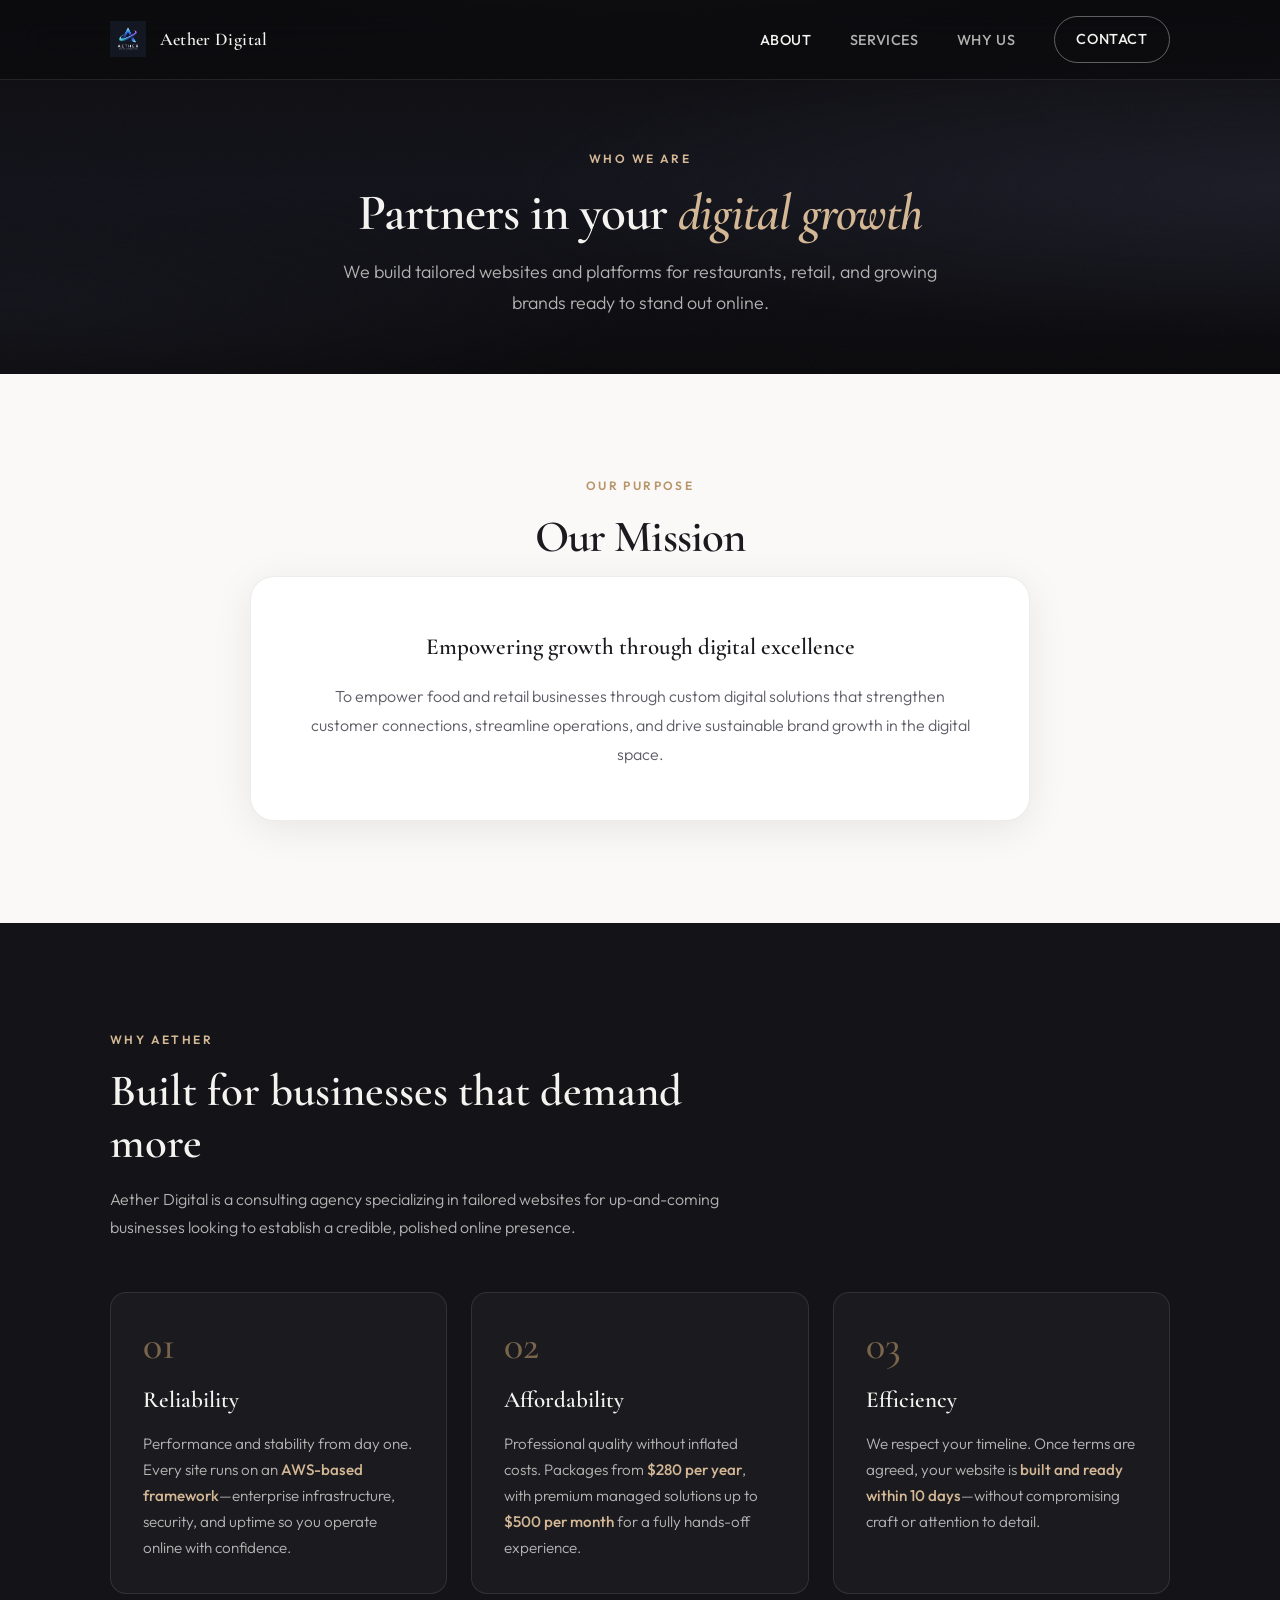
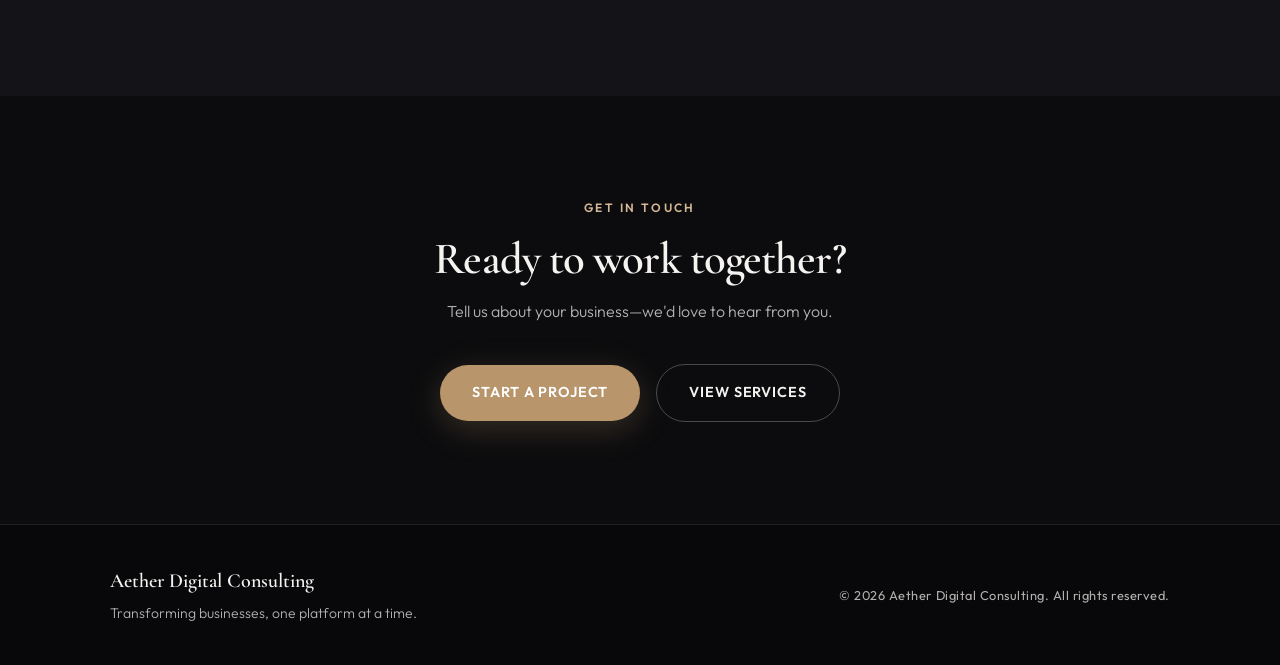
==== commit 78d55751: "website refinement" ====
--- a/about.html
+++ b/about.html
@@ -25,7 +25,7 @@
       <ul class="nav-links" id="nav-menu">
         <li><a href="about.html" class="is-active">About</a></li>
         <li><a href="services.html">Services</a></li>
-        <li><a href="portfolio.html">Work</a></li>
+        <li><a href="portfolio.html">Why Us</a></li>
         <li><a href="contact.html" class="nav-cta">Contact</a></li>
       </ul>
     </div>
--- a/styles.css
+++ b/styles.css
@@ -890,214 +890,3 @@
   .about-split { grid-template-columns: 1fr; }
   .about-image { aspect-ratio: 16 / 9; }
 }
-
-/* Portfolio / featured work */
-.work-showcase {
-  background: var(--bg);
-}
-
-.work-featured {
-  display: grid;
-  grid-template-columns: 1.15fr 0.85fr;
-  gap: clamp(2rem, 4vw, 3rem);
-  align-items: center;
-  padding: clamp(1.75rem, 3vw, 2.5rem);
-  background: var(--bg-elevated);
-  border: 1px solid var(--border);
-  border-radius: var(--radius-lg);
-  box-shadow: var(--shadow);
-  transition: border-color 0.3s ease, box-shadow 0.3s ease;
-}
-
-.work-featured:hover {
-  border-color: rgba(184, 149, 106, 0.3);
-  box-shadow: var(--shadow-lg);
-}
-
-.work-preview-link {
-  display: block;
-  text-decoration: none;
-  color: inherit;
-  border-radius: var(--radius);
-  overflow: hidden;
-  border: 1px solid var(--border);
-  box-shadow: var(--shadow-sm);
-  transition: transform 0.3s ease, box-shadow 0.3s ease;
-}
-
-.work-preview-link:hover {
-  transform: translateY(-4px);
-  box-shadow: var(--shadow);
-}
-
-.work-browser-bar {
-  display: flex;
-  align-items: center;
-  gap: 0.5rem;
-  padding: 0.65rem 1rem;
-  background: #1a1a1f;
-  border-bottom: 1px solid var(--border-dark);
-}
-
-.work-browser-dot {
-  width: 10px;
-  height: 10px;
-  border-radius: 50%;
-  background: rgba(255, 255, 255, 0.15);
-}
-
-.work-browser-dot:nth-child(1) { background: #ff5f57; }
-.work-browser-dot:nth-child(2) { background: #febc2e; }
-.work-browser-dot:nth-child(3) { background: #28c840; }
-
-.work-browser-url {
-  flex: 1;
-  margin-left: 0.5rem;
-  padding: 0.35rem 0.75rem;
-  font-size: 0.75rem;
-  color: var(--text-muted-on-dark);
-  background: rgba(255, 255, 255, 0.06);
-  border-radius: 6px;
-  text-align: center;
-  letter-spacing: 0.02em;
-}
-
-.work-preview-frame {
-  position: relative;
-  aspect-ratio: 16 / 10;
-  background:
-    linear-gradient(145deg, rgba(12, 12, 14, 0.15) 0%, rgba(12, 12, 14, 0.55) 100%),
-    linear-gradient(135deg, #1a0a0a 0%, #2d1515 35%, #0c0c0e 100%);
-  display: flex;
-  flex-direction: column;
-  align-items: center;
-  justify-content: center;
-  padding: 2rem;
-  text-align: center;
-}
-
-.work-preview-frame::before {
-  content: "";
-  position: absolute;
-  inset: 0;
-  background: radial-gradient(ellipse 70% 50% at 50% 30%, rgba(200, 40, 40, 0.12), transparent 60%);
-  pointer-events: none;
-}
-
-.work-preview-brand {
-  position: relative;
-  z-index: 1;
-  font-family: var(--font-display);
-  font-size: clamp(1.75rem, 3vw, 2.5rem);
-  font-weight: 600;
-  color: #fff;
-  letter-spacing: 0.04em;
-  margin-bottom: 0.35rem;
-}
-
-.work-preview-tagline {
-  position: relative;
-  z-index: 1;
-  font-size: 0.9rem;
-  font-weight: 300;
-  color: rgba(255, 255, 255, 0.75);
-  max-width: 28ch;
-}
-
-.work-preview-cta {
-  position: relative;
-  z-index: 1;
-  margin-top: 1.25rem;
-  font-size: 0.8rem;
-  font-weight: 600;
-  letter-spacing: 0.1em;
-  text-transform: uppercase;
-  color: var(--accent-light);
-}
-
-.work-content h3 {
-  font-family: var(--font-display);
-  font-size: clamp(1.75rem, 2.5vw, 2.25rem);
-  font-weight: 600;
-  margin-bottom: 0.75rem;
-  color: var(--text);
-}
-
-.work-content .work-client {
-  font-size: var(--label);
-  font-weight: 600;
-  letter-spacing: 0.15em;
-  text-transform: uppercase;
-  color: var(--accent);
-  margin-bottom: 0.75rem;
-}
-
-.work-content p {
-  font-size: var(--p);
-  font-weight: 300;
-  line-height: 1.75;
-  color: var(--text-muted);
-  margin-bottom: 1.25rem;
-}
-
-.work-tags {
-  display: flex;
-  flex-wrap: wrap;
-  gap: 0.5rem;
-  margin-bottom: 1.5rem;
-}
-
-.work-tag {
-  padding: 0.35rem 0.75rem;
-  font-size: 0.75rem;
-  font-weight: 500;
-  letter-spacing: 0.04em;
-  color: var(--text);
-  background: var(--bg);
-  border: 1px solid var(--border);
-  border-radius: 999px;
-}
-
-.work-highlights {
-  list-style: none;
-  margin-bottom: 1.5rem;
-}
-
-.work-highlights li {
-  position: relative;
-  padding-left: 1.35rem;
-  margin-bottom: 0.5rem;
-  font-size: 0.95rem;
-  font-weight: 300;
-  color: var(--text-muted);
-  line-height: 1.6;
-}
-
-.work-highlights li::before {
-  content: "";
-  position: absolute;
-  left: 0;
-  top: 0.55em;
-  width: 6px;
-  height: 6px;
-  border-radius: 50%;
-  background: var(--accent);
-}
-
-.work-compact {
-  max-width: 900px;
-  margin: 0 auto;
-}
-
-.work-compact .work-featured {
-  grid-template-columns: 1fr 1fr;
-}
-
-@media (max-width: 900px) {
-  .work-featured,
-  .work-compact .work-featured {
-    grid-template-columns: 1fr;
-  }
-
-  .work-preview-link { order: -1; }
-}
